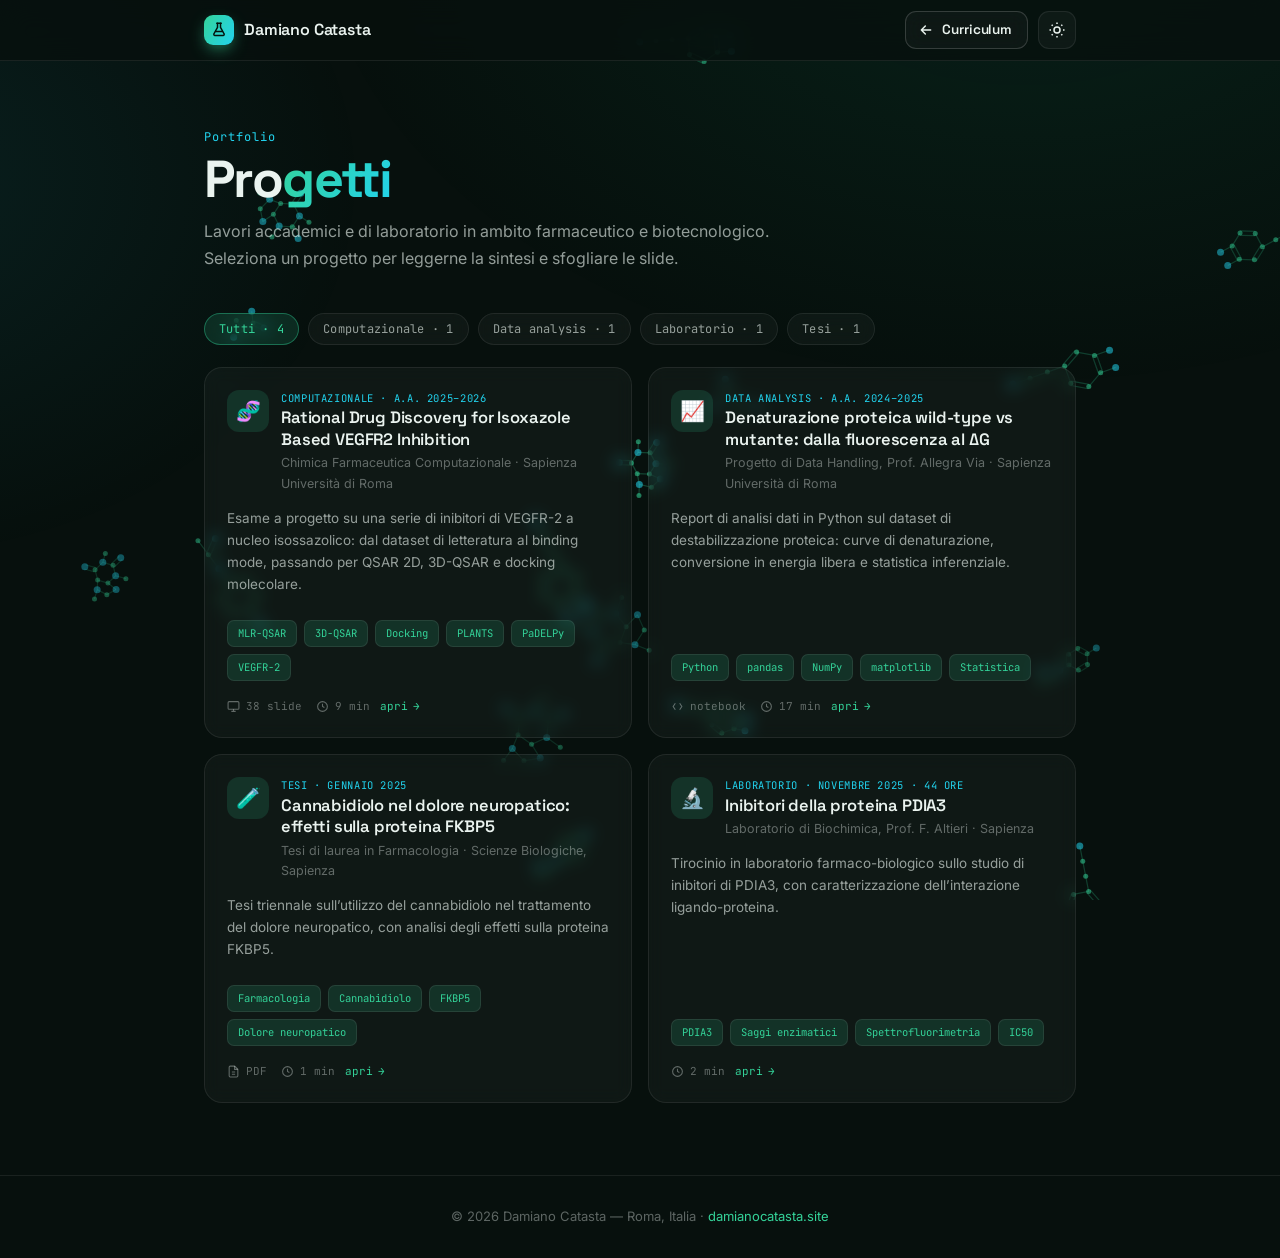
==== site/projects.html @ 0302c220 "Added project section" ====
<!DOCTYPE html>
<html lang="it" data-theme="dark">
<head>
<meta charset="UTF-8">
<meta name="viewport" content="width=device-width, initial-scale=1.0">
<title>Progetti - Damiano Catasta</title>
<meta name="description" content="Progetti di Damiano Catasta in ambito farmaceutico e biotecnologico: chimica farmaceutica computazionale, QSAR e docking molecolare, esperienze di laboratorio e tesi di laurea.">
<link rel="preconnect" href="https://fonts.googleapis.com">
<link rel="preconnect" href="https://fonts.gstatic.com" crossorigin>
<link href="https://fonts.googleapis.com/css2?family=Space+Grotesk:wght@400;500;600;700&family=Inter:wght@300;400;500;600&family=JetBrains+Mono:wght@400;500&display=swap" rel="stylesheet">
<link rel="stylesheet" href="assets/site.css?v=20260822">
</head>
<body>
<canvas id="bg-canvas"></canvas>

<nav>
  <div class="nav-in">
    <a href="index.html" class="brand"><span class="logo" aria-hidden="true"><svg viewBox="0 0 24 24" fill="none" stroke="#04130d" stroke-width="2" stroke-linecap="round" stroke-linejoin="round"><path d="M9 3h6"/><path d="M10 3v5.5L5.3 17a1.5 1.5 0 0 0 1.3 2.3h10.8a1.5 1.5 0 0 0 1.3-2.3L14 8.5V3"/><path d="M7.5 14h9"/></svg></span> Damiano Catasta</a>
    <div style="display:flex; gap:10px; align-items:center;">
      <a class="nav-back" href="index.html">
        <svg width="16" height="16" viewBox="0 0 24 24" fill="none" stroke="currentColor" stroke-width="2.2" stroke-linecap="round" stroke-linejoin="round" aria-hidden="true"><path d="M19 12H5M11 18l-6-6 6-6"/></svg>
        Curriculum
      </a>
      <button class="theme-btn" id="themeBtn" aria-label="Cambia tema"></button>
    </div>
  </div>
</nav>

<div class="wrap" id="top">

  <header class="page-head reveal">
    <div class="sec-num">Portfolio</div>
    <h1>Pro<span class="grad">getti</span></h1>
    <p>
      Lavori accademici e di laboratorio in ambito farmaceutico e biotecnologico.
      Seleziona un progetto per leggerne la sintesi e sfogliare le slide.
    </p>
  </header>

  <section id="listView">
    <div class="filters" id="projFilters"></div>
    <div class="proj-grid" id="projGrid"></div>
  </section>

  <section class="detail" id="projDetail"></section>
</div>

<footer>
  © 2026 Damiano Catasta — Roma, Italia · <a href="https://damianocatasta.site" target="_blank" rel="noopener">damianocatasta.site</a>
</footer>

<script src="assets/site.js?v=20260822" defer></script>
<script src="assets/bg.js?v=20260822" defer></script>
<script src="assets/notebook.js?v=20260822" defer></script>
<script src="assets/projects.js?v=20260822" defer></script>
</body>
</html>
---- site/assets/site.css ----
/* Tema e componenti condivisi tra index.html e projects.html.
   Modificando qui si aggiornano entrambe le pagine. */
  *, *::before, *::after { box-sizing: border-box; margin: 0; padding: 0; }

  :root {
    --bg: #07100d;
    --bg-grad: radial-gradient(1200px 800px at 80% -10%, rgba(16,185,129,0.10), transparent 60%),
               radial-gradient(900px 700px at -10% 20%, rgba(34,211,238,0.08), transparent 55%);
    --surface: rgba(255,255,255,0.035);
    --surface-solid: #0f1a16;
    --border: rgba(255,255,255,0.08);
    --border-strong: rgba(255,255,255,0.16);
    --text: #eaf3ef;
    --muted: rgba(234,243,239,0.62);
    --faint: rgba(234,243,239,0.38);
    --primary: #34d399;
    --secondary: #22d3ee;
    --primary-soft: rgba(52,211,153,0.14);
    --secondary-soft: rgba(34,211,238,0.12);
    --shadow: 0 24px 60px -20px rgba(0,0,0,0.6);
    --grad: linear-gradient(120deg, #34d399, #22d3ee);
    --k-kw: #c084fc;
    --k-bi: #22d3ee;
    --k-str: #34d399;
    --k-num: #fbbf24;
    --k-magic: #fb923c;
    --code-bg: #0b1512;
  }

  [data-theme="light"] {
    --bg: #f3f8f6;
    --bg-grad: radial-gradient(1200px 800px at 85% -10%, rgba(16,185,129,0.14), transparent 60%),
               radial-gradient(900px 700px at -10% 15%, rgba(6,182,212,0.12), transparent 55%);
    --surface: rgba(255,255,255,0.7);
    --surface-solid: #ffffff;
    --border: rgba(6,40,30,0.10);
    --border-strong: rgba(6,40,30,0.18);
    --text: #0c1f19;
    --muted: rgba(12,31,25,0.66);
    --faint: rgba(12,31,25,0.42);
    --primary: #059669;
    --secondary: #0891b2;
    --primary-soft: rgba(5,150,105,0.10);
    --secondary-soft: rgba(8,145,178,0.10);
    --shadow: 0 24px 50px -24px rgba(6,40,30,0.25);
    --grad: linear-gradient(120deg, #059669, #0891b2);
    --k-kw: #7c3aed;
    --k-bi: #0e7490;
    --k-str: #047857;
    --k-num: #b45309;
    --k-magic: #c2410c;
    --code-bg: #f6faf8;
  }

  html { scroll-behavior: smooth; -webkit-text-size-adjust: 100%; }

  body {
    background: var(--bg);
    color: var(--text);
    font-family: 'Inter', sans-serif;
    font-weight: 400;
    line-height: 1.65;
    overflow-x: hidden;
    min-height: 100vh;
    transition: background 0.4s ease, color 0.4s ease;
  }

  body::before {
    content: '';
    position: fixed;
    inset: 0;
    background: var(--bg-grad);
    z-index: 0;
    pointer-events: none;
  }

  #bg-canvas {
    position: fixed;
    inset: 0;
    width: 100%; height: 100%;
    z-index: 0;
    pointer-events: none;
  }

  .wrap {
    position: relative;
    z-index: 2;
    max-width: 920px;
    margin: 0 auto;
    padding: 0 24px;
  }

  ::selection { background: var(--primary-soft); }

  a { color: inherit; }

  /* ── NAV ── */
  nav {
    position: fixed;
    top: 0; left: 0; right: 0;
    z-index: 100;
    background: color-mix(in srgb, var(--bg) 78%, transparent);
    backdrop-filter: blur(14px);
    -webkit-backdrop-filter: blur(14px);
    border-bottom: 1px solid var(--border);
  }
  .nav-in {
    max-width: 920px; margin: 0 auto;
    height: 60px; padding: 0 24px;
    display: flex; align-items: center; justify-content: space-between;
  }
  .brand {
    display: flex; align-items: center; gap: 10px;
    font-family: 'Space Grotesk', sans-serif;
    font-weight: 600; font-size: 16px; letter-spacing: -0.01em;
    text-decoration: none; color: var(--text);
  }
  .brand .logo {
    width: 30px; height: 30px; border-radius: 9px;
    background: var(--grad);
    display: grid; place-items: center;
    color: #04130d; font-weight: 700; font-size: 14px;
    box-shadow: 0 6px 18px -6px var(--primary);
  }
  .brand .logo svg { width: 18px; height: 18px; }
  .nav-links { display: flex; align-items: center; gap: 26px; list-style: none; }
  .nav-links a {
    font-size: 13px; font-weight: 500; color: var(--muted);
    text-decoration: none; letter-spacing: 0.01em; transition: color 0.2s;
  }
  .nav-links a:hover { color: var(--text); }

  /* pulsante di ritorno (barra della pagina progetti) */
  .nav-back {
    display: inline-flex; align-items: center; gap: 8px;
    height: 38px; padding: 0 15px 0 12px; border-radius: 11px;
    font-family: 'Space Grotesk', sans-serif; font-size: 13.5px; font-weight: 600;
    letter-spacing: -0.01em; text-decoration: none; color: var(--text);
    background: var(--surface); border: 1px solid var(--border-strong);
    backdrop-filter: blur(9px); -webkit-backdrop-filter: blur(9px);
    transition: color 0.2s, background 0.2s, border-color 0.2s, transform 0.2s;
  }
  .nav-back:hover {
    color: var(--primary); background: var(--primary-soft);
    border-color: color-mix(in srgb, var(--primary) 45%, transparent);
    transform: translateY(-1px);
  }
  .nav-back svg { width: 16px; height: 16px; transition: transform 0.2s; }
  .nav-back:hover svg { transform: translateX(-3px); }

  .theme-btn {
    width: 38px; height: 38px; border-radius: 11px;
    border: 1px solid var(--border); background: var(--surface);
    color: var(--text); cursor: pointer; display: grid; place-items: center;
    transition: border-color 0.2s, transform 0.2s;
  }
  .theme-btn:hover { border-color: var(--border-strong); transform: translateY(-1px); }
  .theme-btn svg { width: 18px; height: 18px; }
  .nav-toggle { display: none; }

  /* ── HERO ── */
  .hero { padding: 132px 0 72px; }
  .hero-grid {
    display: grid; grid-template-columns: 1fr auto; gap: 40px; align-items: center;
  }
  .eyebrow {
    display: inline-flex; align-items: center; gap: 8px;
    font-family: 'JetBrains Mono', monospace; font-size: 12px;
    color: var(--primary); letter-spacing: 0.04em;
    padding: 6px 12px; border-radius: 100px;
    background: var(--primary-soft); border: 1px solid var(--border);
    margin-bottom: 22px;
    backdrop-filter: blur(9px); -webkit-backdrop-filter: blur(9px);
  }
  .eyebrow .pulse {
    width: 7px; height: 7px; border-radius: 50%; background: var(--primary);
    box-shadow: 0 0 0 0 var(--primary); animation: pulse 2.2s infinite;
  }
  @keyframes pulse {
    0% { box-shadow: 0 0 0 0 color-mix(in srgb, var(--primary) 60%, transparent); }
    70% { box-shadow: 0 0 0 9px transparent; }
    100% { box-shadow: 0 0 0 0 transparent; }
  }
  .hero h1 {
    font-family: 'Space Grotesk', sans-serif;
    font-size: clamp(38px, 7vw, 64px); font-weight: 700;
    line-height: 1.04; letter-spacing: -0.03em; margin-bottom: 14px;
  }
  .hero h1 .grad {
    background: var(--grad); -webkit-background-clip: text; background-clip: text;
    -webkit-text-fill-color: transparent;
  }
  .hero .role {
    font-size: clamp(17px, 2.4vw, 21px); color: var(--text); font-weight: 500;
    margin-bottom: 18px;
  }
  .hero .loc {
    display: inline-flex; align-items: center; gap: 7px;
    font-size: 14px; color: var(--faint); margin-bottom: 28px;
  }
  .cta-row { display: flex; flex-wrap: wrap; gap: 12px; margin-bottom: 26px; }
  .btn {
    display: inline-flex; align-items: center; gap: 9px;
    padding: 12px 20px; border-radius: 12px; font-size: 14px; font-weight: 600;
    text-decoration: none; cursor: pointer; transition: transform 0.18s, box-shadow 0.2s, border-color 0.2s;
    border: 1px solid transparent;
  }
  .btn svg { width: 17px; height: 17px; }
  .btn-primary { background: var(--grad); color: #04130d; box-shadow: 0 12px 28px -12px var(--primary); }
  .btn-primary:hover { transform: translateY(-2px); box-shadow: 0 16px 34px -12px var(--primary); }
  .btn-ghost { background: var(--surface); color: var(--text); border-color: var(--border); backdrop-filter: blur(9px); -webkit-backdrop-filter: blur(9px); }
  .btn-ghost:hover { transform: translateY(-2px); border-color: var(--border-strong); }

  .chips { display: flex; flex-wrap: wrap; gap: 9px; }
  .chip {
    font-size: 12.5px; font-weight: 500; color: var(--muted);
    padding: 6px 13px; border-radius: 100px;
    border: 1px solid var(--border); background: var(--surface);
    display: inline-flex; align-items: center; gap: 6px;
    backdrop-filter: blur(9px); -webkit-backdrop-filter: blur(9px);
  }

  /* Avatar + DNA polymerase ring */
  .avatar-wrap { position: relative; width: 200px; height: 200px; flex-shrink: 0; }
  @keyframes spin { to { transform: rotate(360deg); } }
  .avatar-wrap img {
    position: absolute; inset: 16px; width: calc(100% - 32px); height: calc(100% - 32px);
    border-radius: 50%; object-fit: cover; object-position: center; z-index: 1;
    box-shadow: 0 0 0 4px var(--bg);
  }
  .avatar-wrap .dna { position: absolute; inset: 0; z-index: 2; pointer-events: none; }
  .avatar-wrap .dna svg { width: 100%; height: 100%; overflow: visible; display: block; }
  .dna .s1 { stroke: var(--primary); stroke-width: 2.2; }
  .dna .s2 { stroke: var(--secondary); stroke-width: 2.2; }
  .dna .rg { stroke: var(--primary); stroke-width: 1.3; opacity: 0.32; }
  .dna .bc { stroke: var(--border); stroke-width: 1; }
  .dna .enz {
    fill: color-mix(in srgb, var(--primary) 78%, var(--bg)); stroke: var(--secondary); stroke-width: 1.4;
    filter: drop-shadow(0 0 5px color-mix(in srgb, var(--primary) 60%, transparent));
  }
  .dna .enzCore { fill: var(--bg); }
  .dna .nascent { stroke: var(--secondary); stroke-width: 2; stroke-dasharray: 4 6; }

  /* ── SECTIONS ── */
  section { padding: 32px 0; scroll-margin-top: 70px; }
  .sec-head { margin-bottom: 38px; }
  .sec-num {
    font-family: 'JetBrains Mono', monospace; font-size: 12px;
    color: var(--secondary); letter-spacing: 0.08em;
  }
  .sec-title {
    font-family: 'Space Grotesk', sans-serif;
    font-size: clamp(28px, 4.5vw, 40px); font-weight: 600;
    letter-spacing: -0.02em; line-height: 1.1; margin-top: 4px;
  }

  .about-card {
    background: var(--surface); border: 1px solid var(--border);
    border-radius: 20px; padding: 30px 32px; backdrop-filter: blur(8px);
    box-shadow: var(--shadow); font-size: 17px; line-height: 1.8; color: var(--muted);
  }
  .about-card strong { color: var(--text); font-weight: 600; }
  .about-card .hl { color: var(--primary); font-weight: 600; }

  /* Timeline */
  .timeline { position: relative; padding-left: 30px; }
  .timeline::before {
    content: ''; position: absolute; left: 7px; top: 6px; bottom: 6px; width: 2px;
    background: linear-gradient(var(--primary), var(--secondary), transparent);
  }
  .tl {
    position: relative; padding: 0 0 28px 24px; cursor: pointer;
  }
  .tl:last-child { padding-bottom: 0; }
  .tl::before {
    content: ''; position: absolute; left: -30px; top: 5px;
    width: 16px; height: 16px; border-radius: 50%;
    background: var(--bg); border: 3px solid var(--primary);
    transition: box-shadow 0.3s, background 0.3s;
  }
  .tl:hover::before, .tl.open::before { background: var(--primary); box-shadow: 0 0 0 5px var(--primary-soft); }
  .tl-card {
    background: var(--surface); border: 1px solid var(--border);
    border-radius: 16px; padding: 18px 20px; transition: border-color 0.25s, transform 0.2s;
    backdrop-filter: blur(9px); -webkit-backdrop-filter: blur(9px);
  }
  .tl:hover .tl-card { border-color: var(--border-strong); transform: translateX(3px); }
  .tl-top { display: flex; justify-content: space-between; align-items: flex-start; gap: 14px; }
  .tl-role { font-family: 'Space Grotesk', sans-serif; font-weight: 600; font-size: 16px; }
  .tl-org { font-size: 13.5px; color: var(--muted); margin-top: 2px; }
  .tl-period {
    font-family: 'JetBrains Mono', monospace; font-size: 11px; color: var(--secondary);
    white-space: nowrap; padding-top: 3px; flex-shrink: 0;
  }
  .tl-body { max-height: 0; overflow: hidden; opacity: 0; transition: max-height 0.4s ease, opacity 0.3s, margin 0.3s; }
  .tl.open .tl-body { max-height: 460px; opacity: 1; margin-top: 12px; }
  .tl-desc { font-size: 14px; line-height: 1.7; color: var(--muted); }
  .tags { display: flex; flex-wrap: wrap; gap: 7px; margin-top: 12px; }
  .tag {
    font-family: 'JetBrains Mono', monospace; font-size: 10.5px;
    padding: 4px 10px; border-radius: 7px; background: var(--primary-soft);
    color: var(--primary); border: 1px solid var(--border);
  }
  .tag.cy { background: var(--secondary-soft); color: var(--secondary); }
  .tl-expand {
    font-family: 'JetBrains Mono', monospace; font-size: 11px; color: var(--faint);
    margin-top: 10px; display: inline-flex; align-items: center; gap: 5px;
  }
  .tl-expand .ar { transition: transform 0.3s; }
  .tl.open .tl-expand .ar { transform: rotate(90deg); }

  /* Skills */
  .grid { display: grid; grid-template-columns: repeat(auto-fit, minmax(250px, 1fr)); gap: 16px; }
  .skill {
    background: var(--surface); border: 1px solid var(--border); border-radius: 16px;
    padding: 20px; transition: border-color 0.25s, transform 0.2s; backdrop-filter: blur(8px);
  }
  .skill:hover { border-color: var(--border-strong); transform: translateY(-3px); }
  .skill-top { display: flex; align-items: center; gap: 11px; margin-bottom: 6px; }
  .skill-ic {
    width: 38px; height: 38px; border-radius: 11px; flex-shrink: 0;
    background: var(--primary-soft); display: grid; place-items: center; font-size: 18px;
  }
  .skill-name { font-family: 'Space Grotesk', sans-serif; font-weight: 600; font-size: 15px; }
  .skill-sub { font-size: 12.5px; color: var(--muted); min-height: 34px; }
  .subhead {
    font-family: 'Space Grotesk', sans-serif; font-weight: 600; font-size: 18px;
    margin: 36px 0 16px; display: flex; align-items: center; gap: 10px;
  }
  .subhead::before { content: ''; width: 18px; height: 2px; background: var(--grad); }

  /* Subhead comprimibile (accordion) */
  .subhead.acc { cursor: pointer; user-select: none; margin: 30px 0 14px; transition: color 0.2s; }
  .subhead.acc.collapsed { margin-bottom: 0; }
  .subhead.acc:hover { color: var(--primary); }
  .subhead.acc:hover .acc-ic { transform: scale(1.12); }
  .subhead.acc::before { display: none; }
  .acc-ic {
    position: relative; width: 18px; height: 2px; flex-shrink: 0;
    border-radius: 2px; background: var(--grad);
    transition: transform 0.3s cubic-bezier(0.34, 1.45, 0.5, 1);
  }
  .acc-ic::after {
    content: ''; position: absolute; left: 8px; top: -8px;
    width: 2px; height: 18px; border-radius: 2px; background: var(--grad);
    opacity: 0; transform: rotate(90deg) scaleY(0.4);
    transition: opacity 0.28s ease, transform 0.4s cubic-bezier(0.34, 1.45, 0.5, 1);
  }
  .subhead.acc.collapsed .acc-ic::after,
  .subhead.acc.closing .acc-ic::after { opacity: 1; transform: rotate(0deg) scaleY(1); }
  .subhead.acc:focus-visible { outline: none; color: var(--primary); }
  .subhead.acc.collapsed + .acc-panel { display: none; }

  /* apertura: le card entrano una dopo l'altra */
  .acc-panel > * { animation: accItem 0.45s cubic-bezier(0.2, 1.25, 0.4, 1) backwards; }
  .acc-panel > *:nth-child(2) { animation-delay: 0.055s; }
  .acc-panel > *:nth-child(3) { animation-delay: 0.11s; }
  .acc-panel > *:nth-child(4) { animation-delay: 0.165s; }
  .acc-panel > *:nth-child(5) { animation-delay: 0.22s; }
  .acc-panel > *:nth-child(n+6) { animation-delay: 0.275s; }
  @keyframes accItem {
    from { opacity: 0; transform: translateY(18px) scale(0.94); }
    60%  { opacity: 1; }
    to   { opacity: 1; transform: none; }
  }

  /* chiusura: le card escono in sequenza, dall'ultima alla prima */
  .acc-panel.closing > * { animation: accItemOut 0.28s cubic-bezier(0.45, 0, 0.7, 0.25) forwards; }
  .acc-panel.closing > *:nth-last-child(1) { animation-delay: 0s; }
  .acc-panel.closing > *:nth-last-child(2) { animation-delay: 0.04s; }
  .acc-panel.closing > *:nth-last-child(3) { animation-delay: 0.08s; }
  .acc-panel.closing > *:nth-last-child(4) { animation-delay: 0.12s; }
  .acc-panel.closing > *:nth-last-child(5) { animation-delay: 0.16s; }
  .acc-panel.closing > *:nth-last-child(n+6) { animation-delay: 0.2s; }
  @keyframes accItemOut {
    from { opacity: 1; transform: none; }
    to   { opacity: 0; transform: translateY(-10px) scale(0.96); }
  }

  .lang-row { display: flex; flex-wrap: wrap; gap: 14px; }
  .lang {
    flex: 1; min-width: 220px; background: var(--surface); border: 1px solid var(--border);
    border-radius: 16px; padding: 18px 20px; display: flex; align-items: center; gap: 14px;
    backdrop-filter: blur(9px); -webkit-backdrop-filter: blur(9px);
  }
  .lang .flag {
    width: 42px; height: 42px; border-radius: 12px; flex-shrink: 0;
    background: var(--primary-soft); color: var(--primary);
    display: grid; place-items: center;
    font-family: 'JetBrains Mono', monospace; font-size: 14px; font-weight: 500;
    letter-spacing: 0.03em;
  }
  .lang .l-name { font-family: 'Space Grotesk', sans-serif; font-weight: 600; font-size: 16px; }
  .lang .l-lvl { font-size: 13px; color: var(--muted); }
  .lang .bars { margin-left: auto; display: flex; gap: 4px; }
  .lang .bars i { width: 6px; height: 22px; border-radius: 3px; background: var(--border-strong); }
  .lang .bars i.on { background: var(--grad); }

  .soft { display: flex; flex-wrap: wrap; gap: 9px; margin-top: 4px; }
  .soft span {
    font-size: 13px; padding: 8px 15px; border-radius: 100px;
    background: var(--surface); border: 1px solid var(--border); color: var(--muted);
    backdrop-filter: blur(9px); -webkit-backdrop-filter: blur(9px);
  }

  /* Contact */
  .contact-grid { display: grid; grid-template-columns: repeat(auto-fit, minmax(230px, 1fr)); gap: 14px; }
  .contact-grid.cols3 { grid-template-columns: repeat(3, 1fr); }
  .contact-grid.cols2 { grid-template-columns: repeat(2, 1fr); max-width: 620px; margin: 0 auto; }
  .ccard {
    display: flex; align-items: center; gap: 14px; text-decoration: none; color: var(--text);
    background: var(--surface); border: 1px solid var(--border); border-radius: 16px;
    padding: 18px 20px; transition: border-color 0.25s, transform 0.2s; backdrop-filter: blur(8px);
  }
  .ccard:hover { border-color: var(--border-strong); transform: translateY(-3px); }
  .ccard .ic {
    width: 44px; height: 44px; border-radius: 12px; flex-shrink: 0;
    background: var(--primary-soft); display: grid; place-items: center; color: var(--primary);
  }
  .ccard.cy .ic { background: var(--secondary-soft); color: var(--secondary); }
  .ccard .ic svg { width: 21px; height: 21px; }
  .ccard .c-label { font-family: 'Space Grotesk', sans-serif; font-weight: 600; font-size: 15px; }
  .ccard .c-sub { font-size: 12.5px; color: var(--muted); }
  .ccard .ar { margin-left: auto; color: var(--faint); transition: transform 0.2s; }
  .ccard:hover .ar { transform: translate(3px,-3px); color: var(--primary); }

  /* Footer */
  footer {
    position: relative; z-index: 2; border-top: 1px solid var(--border);
    margin-top: 40px; padding: 30px 0;
    text-align: center; font-size: 13px; color: var(--faint);
  }
  footer a { color: var(--primary); text-decoration: none; }

  /* Reveal animation */
  .reveal { opacity: 0; transform: translateY(22px); transition: opacity 0.7s ease, transform 0.7s ease; }
  .reveal.in { opacity: 1; transform: none; }

  /* Responsive */
  /* larghezze intermedie: la nav con 6 voci starebbe stretta e il brand andrebbe a capo */
  @media (max-width: 880px) {
    .nav-in { gap: 12px; }
    .brand { white-space: nowrap; font-size: 15px; }
    .nav-links { gap: 16px; }
    .nav-links a { font-size: 12px; }
  }

  @media (max-width: 720px) {
    .hero { padding: 110px 0 50px; }
    .hero-grid { grid-template-columns: 1fr; gap: 28px; }
    .avatar-wrap { width: 140px; height: 140px; order: -1; }
    .nav-links { display: none; }
    .nav-links.open {
      display: flex; flex-direction: column; position: absolute; top: 60px; left: 0; right: 0;
      background: var(--surface-solid); border-bottom: 1px solid var(--border);
      padding: 18px 24px; gap: 18px;
    }
    .nav-toggle {
      display: grid; place-items: center; width: 38px; height: 38px; border-radius: 11px;
      border: 1px solid var(--border); background: var(--surface); color: var(--text); cursor: pointer;
    }
    .about-card { padding: 24px; font-size: 16px; }
    .contact-grid.cols3, .contact-grid.cols2 { grid-template-columns: 1fr; }
    .tl-top { flex-direction: column; gap: 4px; }
    .tl-period { padding-top: 0; }
    .tl-role { font-size: 15px; }
  }

  @media (prefers-reduced-motion: reduce) {
    *, *::before, *::after { animation: none !important; scroll-behavior: auto; }
    .reveal { opacity: 1; transform: none; }
    /* niente movimento, ma apertura e chiusura restano percepibili in dissolvenza */
    .acc-panel > * { animation: accFade 0.3s ease backwards !important; }
    .acc-panel.closing > * { animation: accFadeOut 0.22s ease forwards !important; }
    @keyframes accFade { from { opacity: 0; } to { opacity: 1; } }
    @keyframes accFadeOut { from { opacity: 1; } to { opacity: 0; } }
  }


/* ══════════════════ PAGINA PROGETTI ══════════════════ */

.page-head { padding: 128px 0 8px; }
.page-head .sec-num { margin-bottom: 4px; }
.page-head h1 {
  font-family: 'Space Grotesk', sans-serif;
  font-size: clamp(32px, 6vw, 52px); font-weight: 700;
  letter-spacing: -0.03em; line-height: 1.05;
}
.page-head h1 .grad {
  background: var(--grad); -webkit-background-clip: text; background-clip: text;
  -webkit-text-fill-color: transparent;
}
.page-head p {
  font-size: 16px; color: var(--muted); max-width: 620px; margin-top: 12px;
}

/* filtri */
.filters { display: flex; flex-wrap: wrap; gap: 9px; margin: 26px 0 4px; }
.filter {
  font-family: 'JetBrains Mono', monospace; font-size: 12px; letter-spacing: 0.02em;
  color: var(--muted); padding: 7px 14px; border-radius: 100px; cursor: pointer;
  border: 1px solid var(--border); background: var(--surface);
  backdrop-filter: blur(9px); -webkit-backdrop-filter: blur(9px);
  transition: color 0.2s, border-color 0.2s, background 0.2s, transform 0.18s;
}
.filter:hover { color: var(--text); border-color: var(--border-strong); transform: translateY(-1px); }
.filter.on {
  color: var(--primary); background: var(--primary-soft);
  border-color: color-mix(in srgb, var(--primary) 40%, transparent);
}

/* griglia progetti */
.proj-grid {
  display: grid; grid-template-columns: repeat(auto-fit, minmax(290px, 1fr));
  gap: 16px; margin-top: 22px;
}
.proj-card {
  position: relative; display: flex; flex-direction: column; gap: 12px;
  text-align: left; cursor: pointer; width: 100%;
  background: var(--surface); border: 1px solid var(--border); border-radius: 18px;
  padding: 22px; color: var(--text); font: inherit;
  backdrop-filter: blur(8px); -webkit-backdrop-filter: blur(8px);
  transition: border-color 0.25s, transform 0.2s, box-shadow 0.25s;
}
.proj-card:hover, .proj-card:focus-visible {
  border-color: var(--border-strong); transform: translateY(-4px);
  box-shadow: var(--shadow); outline: none;
}
.proj-top { display: flex; align-items: flex-start; gap: 12px; }
.proj-ic {
  width: 42px; height: 42px; border-radius: 12px; flex-shrink: 0;
  background: var(--primary-soft); display: grid; place-items: center; font-size: 20px;
}
.proj-kind {
  font-family: 'JetBrains Mono', monospace; font-size: 10.5px; letter-spacing: 0.06em;
  text-transform: uppercase; color: var(--secondary);
}
.proj-title {
  font-family: 'Space Grotesk', sans-serif; font-weight: 600; font-size: 16.5px;
  line-height: 1.3; letter-spacing: -0.01em;
}
.proj-org { font-size: 12.5px; color: var(--faint); margin-top: 3px; }
.proj-sum { font-size: 13.5px; line-height: 1.65; color: var(--muted); flex: 1; }
.proj-foot {
  display: flex; align-items: center; justify-content: space-between; gap: 10px;
  padding-top: 4px;
}
.proj-info { display: inline-flex; align-items: center; gap: 14px; flex-wrap: wrap; }
.proj-count {
  font-family: 'JetBrains Mono', monospace; font-size: 11px; color: var(--faint);
  display: inline-flex; align-items: center; gap: 6px;
}
.proj-count svg { width: 13px; height: 13px; }
.proj-open {
  font-family: 'JetBrains Mono', monospace; font-size: 11px; color: var(--primary);
  display: inline-flex; align-items: center; gap: 5px;
}
.proj-open .ar { transition: transform 0.2s; }
.proj-card:hover .proj-open .ar { transform: translateX(3px); }
.proj-empty {
  grid-column: 1 / -1; text-align: center; padding: 46px 20px;
  font-size: 14px; color: var(--faint);
  border: 1px dashed var(--border); border-radius: 18px;
}

/* ── dettaglio progetto ── */
.detail { display: none; }
.detail.on { display: block; animation: accItem 0.45s cubic-bezier(0.2, 1.25, 0.4, 1) backwards; }
.back {
  display: inline-flex; align-items: center; gap: 7px; cursor: pointer;
  font-family: 'JetBrains Mono', monospace; font-size: 12px; color: var(--muted);
  background: none; border: 0; padding: 0; margin-bottom: 20px;
  transition: color 0.2s;
}
.back:hover { color: var(--primary); }
.back .ar { transition: transform 0.2s; }
.back:hover .ar { transform: translateX(-3px); }

.detail h2 {
  font-family: 'Space Grotesk', sans-serif; font-weight: 600;
  font-size: clamp(22px, 3.6vw, 32px); line-height: 1.15; letter-spacing: -0.02em;
}
.detail-meta {
  display: flex; flex-wrap: wrap; gap: 8px 18px; margin-top: 12px;
  font-size: 13px; color: var(--muted);
}
.detail-meta span { display: inline-flex; align-items: center; gap: 7px; }
.detail-meta svg { width: 14px; height: 14px; color: var(--faint); }
.detail-body {
  background: var(--surface); border: 1px solid var(--border); border-radius: 18px;
  padding: 24px 26px; margin-top: 20px; backdrop-filter: blur(8px);
  font-size: 15px; line-height: 1.8; color: var(--muted);
}
.detail-body strong { color: var(--text); font-weight: 600; }
.detail-body .hl { color: var(--text); font-weight: 600; }
.key-list { list-style: none; margin-top: 16px; display: grid; gap: 9px; }
.key-list li {
  position: relative; padding-left: 20px; font-size: 14px; line-height: 1.65;
}
.key-list li::before {
  content: ''; position: absolute; left: 0; top: 9px;
  width: 7px; height: 7px; border-radius: 50%; background: var(--grad);
}
.doc-row { display: flex; flex-wrap: wrap; gap: 12px; margin-top: 22px; }
.detail-note {
  margin-top: 20px; padding-top: 14px; border-top: 1px solid var(--border);
  font-size: 13px; line-height: 1.7; color: var(--faint);
}
.detail-note em { font-style: italic; }


/* ── viewer slide ── */
.viewer { margin-top: 26px; }
.stage {
  position: relative; border-radius: 18px; overflow: hidden;
  border: 1px solid var(--border); background: var(--surface-solid);
  aspect-ratio: 1500 / 844; box-shadow: var(--shadow);
}
.stage img {
  position: absolute; inset: 0; width: 100%; height: 100%;
  object-fit: contain; background: #fff;
}
.stage:fullscreen { border-radius: 0; border: 0; aspect-ratio: auto; background: #000; }
.stage:fullscreen img { background: #000; }

.vnav {
  position: absolute; top: 50%; transform: translateY(-50%);
  width: 42px; height: 42px; border-radius: 50%; cursor: pointer;
  display: grid; place-items: center;
  border: 1px solid var(--border-strong); color: var(--text);
  background: color-mix(in srgb, var(--surface-solid) 78%, transparent);
  backdrop-filter: blur(10px); -webkit-backdrop-filter: blur(10px);
  transition: background 0.2s, transform 0.2s, opacity 0.2s;
}
.vnav:hover { background: var(--surface-solid); transform: translateY(-50%) scale(1.07); }
.vnav:disabled { opacity: 0.3; cursor: default; transform: translateY(-50%); }
.vnav svg { width: 19px; height: 19px; }
.vnav.prev { left: 12px; }
.vnav.next { right: 12px; }

.vbar {
  display: flex; align-items: center; gap: 14px; margin-top: 14px;
  flex-wrap: wrap;
}
.vcount {
  font-family: 'JetBrains Mono', monospace; font-size: 12px; color: var(--muted);
  min-width: 62px;
}
.vcount b { color: var(--primary); font-weight: 500; }
.vprog {
  flex: 1; min-width: 120px; height: 3px; border-radius: 3px;
  background: var(--border-strong); overflow: hidden;
}
.vprog i { display: block; height: 100%; background: var(--grad); transition: width 0.3s ease; }
.vbtn {
  display: inline-flex; align-items: center; gap: 7px; cursor: pointer;
  font-family: 'JetBrains Mono', monospace; font-size: 11.5px; color: var(--muted);
  background: var(--surface); border: 1px solid var(--border); border-radius: 10px;
  padding: 7px 12px; transition: color 0.2s, border-color 0.2s, transform 0.18s;
}
.vbtn:hover { color: var(--text); border-color: var(--border-strong); transform: translateY(-1px); }
.vbtn svg { width: 14px; height: 14px; }

.thumbs {
  display: flex; gap: 9px; overflow-x: auto; padding: 16px 2px 6px;
  scrollbar-width: thin;
}
.thumbs::-webkit-scrollbar { height: 6px; }
.thumbs::-webkit-scrollbar-thumb { background: var(--border-strong); border-radius: 6px; }
.thumb {
  flex: 0 0 auto; width: 104px; aspect-ratio: 1500 / 844; padding: 0; cursor: pointer;
  border-radius: 8px; overflow: hidden; background: #fff;
  border: 1px solid var(--border); opacity: 0.55;
  transition: opacity 0.2s, border-color 0.2s, transform 0.2s;
}
.thumb img { width: 100%; height: 100%; object-fit: contain; display: block; }
.thumb:hover { opacity: 0.9; transform: translateY(-2px); }
.thumb.on {
  opacity: 1; border-color: var(--primary);
  box-shadow: 0 0 0 2px var(--primary-soft);
}

@media (max-width: 720px) {
  .page-head { padding: 104px 0 4px; }
  .detail-body { padding: 20px; font-size: 14.5px; }
  .vnav { width: 36px; height: 36px; }
  .vnav.prev { left: 8px; }
  .vnav.next { right: 8px; }
  .thumb { width: 82px; }
}

/* le card entrano in sequenza come i pannelli delle skill */
#listView { padding-top: 8px; }
.proj-grid > * { animation: accItem 0.5s cubic-bezier(0.2, 1.25, 0.4, 1) backwards; }
.proj-grid > *:nth-child(2) { animation-delay: 0.07s; }
.proj-grid > *:nth-child(3) { animation-delay: 0.14s; }
.proj-grid > *:nth-child(4) { animation-delay: 0.21s; }
.proj-grid > *:nth-child(n+5) { animation-delay: 0.28s; }


/* ══════════════════ NOTEBOOK RENDERIZZATO ══════════════════ */

.nb-wrap { margin-top: 26px; }
.nb-toolbar {
  display: flex; flex-wrap: wrap; align-items: center; gap: 10px; margin-bottom: 16px;
}
.nb-kernel {
  font-family: 'JetBrains Mono', monospace; font-size: 11px; color: var(--faint);
  margin-right: auto;
}
.nb-body {
  background: var(--surface); border: 1px solid var(--border); border-radius: 18px;
  padding: 28px 30px; backdrop-filter: blur(8px);
  font-size: 15px; line-height: 1.75; color: var(--muted);
}
.nb-loading { color: var(--faint); font-family: 'JetBrains Mono', monospace; font-size: 12.5px; }

/* markdown */
.nb-md + .nb-md { margin-top: -4px; }
.nb-md h2, .nb-md h3, .nb-md h4, .nb-md h5, .nb-md h6 {
  font-family: 'Space Grotesk', sans-serif; color: var(--text);
  letter-spacing: -0.01em; line-height: 1.25;
}
.nb-md h2 {
  font-size: 24px; font-weight: 600; margin: 34px 0 14px;
  padding-bottom: 10px; border-bottom: 1px solid var(--border);
}
.nb-md h3 { font-size: 18.5px; font-weight: 600; margin: 26px 0 10px; }
.nb-md h4 { font-size: 16px; font-weight: 600; margin: 22px 0 8px; color: var(--primary); }
.nb-md h5, .nb-md h6 { font-size: 14.5px; font-weight: 600; margin: 18px 0 6px; }
.nb-body > .nb-md:first-child h2 { margin-top: 0; }
.nb-md p { margin: 10px 0; }
.nb-md strong { color: var(--text); font-weight: 600; }
.nb-md em { font-style: italic; }
.nb-md a { color: var(--primary); text-decoration: none; border-bottom: 1px solid var(--primary-soft); }
.nb-md hr { border: 0; border-top: 1px solid var(--border); margin: 24px 0; }
.nb-md code, .nb-out-html code {
  font-family: 'JetBrains Mono', monospace; font-size: 0.88em;
  background: var(--primary-soft); color: var(--primary);
  padding: 2px 6px; border-radius: 6px;
}
.nb-list { margin: 10px 0 10px 4px; display: grid; gap: 7px; list-style: none; }
.nb-list li { position: relative; padding-left: 22px; }
.nb-list li::before {
  content: ''; position: absolute; left: 2px; top: 10px;
  width: 6px; height: 6px; border-radius: 50%; background: var(--grad);
}
ol.nb-list { counter-reset: nb; }
ol.nb-list li::before {
  counter-increment: nb; content: counter(nb) '.';
  width: auto; height: auto; background: none; border-radius: 0;
  top: 0; left: 0; color: var(--primary);
  font-family: 'JetBrains Mono', monospace; font-size: 12px;
}

/* formule */
.nb-math {
  margin: 18px 0; padding: 14px 18px; text-align: center;
  font-size: 17px; color: var(--text);
  background: var(--primary-soft); border: 1px solid var(--border); border-radius: 12px;
  overflow-x: auto;
}
.m i, .nb-math i { font-family: 'Space Grotesk', serif; font-style: italic; }
.m-rel { margin: 0 0.28em; }
.m-op { font-style: normal; margin: 0 0.24em 0 0.1em; }
.m-txt { font-style: normal; }
.m-frac {
  display: inline-flex; flex-direction: column; vertical-align: middle;
  text-align: center; margin: 0 0.22em;
}
.m-num { border-bottom: 1px solid currentColor; padding: 0 0.35em 2px; }
.m-den { padding: 2px 0.35em 0; }
.m-sqrt::before { content: '\221A'; margin-right: 1px; }
.m-sqrt { border-top: 1px solid currentColor; padding: 0 0.15em; }
.m sub, .m sup, .nb-math sub, .nb-math sup { font-size: 0.7em; }

/* celle di codice */
.nb-cell { margin: 18px 0; }
.nb-in { display: flex; gap: 10px; align-items: flex-start; }
.nb-prompt {
  flex: 0 0 auto; width: 38px; padding-top: 13px; text-align: right;
  font-family: 'JetBrains Mono', monospace; font-size: 11px; color: var(--faint);
}
.nb-code {
  flex: 1; min-width: 0; overflow-x: auto;
  background: var(--code-bg); border: 1px solid var(--border); border-radius: 12px;
  padding: 13px 16px; margin: 0;
  font-family: 'JetBrains Mono', monospace; font-size: 12.5px; line-height: 1.7;
  color: var(--text); white-space: pre; tab-size: 4;
}
.k-com { color: var(--faint); font-style: italic; }
.k-str { color: var(--k-str); }
.k-kw { color: var(--k-kw); }
.k-bi { color: var(--k-bi); }
.k-num { color: var(--k-num); }
.k-magic { color: var(--k-magic); }

/* output */
.nb-out { margin: 8px 0 0 48px; }
.nb-out-txt {
  margin: 0; padding: 11px 14px; max-height: 300px; overflow: auto;
  background: color-mix(in srgb, var(--surface-solid) 60%, transparent);
  border-left: 2px solid var(--secondary); border-radius: 0 10px 10px 0;
  font-family: 'JetBrains Mono', monospace; font-size: 12px; line-height: 1.65;
  color: var(--muted); white-space: pre-wrap; word-break: break-word;
}
.nb-err { border-left-color: #f87171; color: #fca5a5; }
.nb-out-html { overflow-x: auto; padding: 4px 0; }
.nb-out-html table {
  border-collapse: collapse; font-size: 12px;
  font-family: 'JetBrains Mono', monospace;
}
.nb-out-html th, .nb-out-html td {
  padding: 6px 12px; border-bottom: 1px solid var(--border); text-align: right;
  white-space: nowrap;
}
.nb-out-html thead th { color: var(--secondary); border-bottom-color: var(--border-strong); }
.nb-out-html tbody th { color: var(--faint); }
.nb-fig {
  margin: 12px 0; padding: 10px; border-radius: 12px;
  background: #fff; border: 1px solid var(--border);
}
.nb-img { display: block; width: 100%; height: auto; border-radius: 6px; }

/* interruttore "mostra codice" */
.nb-body.hide-code .nb-in { display: none; }
.nb-body.hide-code .nb-out { margin-left: 0; }

@media (max-width: 720px) {
  .nb-body { padding: 20px 16px; font-size: 14.5px; }
  .nb-prompt { display: none; }
  .nb-out { margin-left: 0; }
  .nb-md h2 { font-size: 21px; }
  .nb-code { font-size: 11.5px; }
}
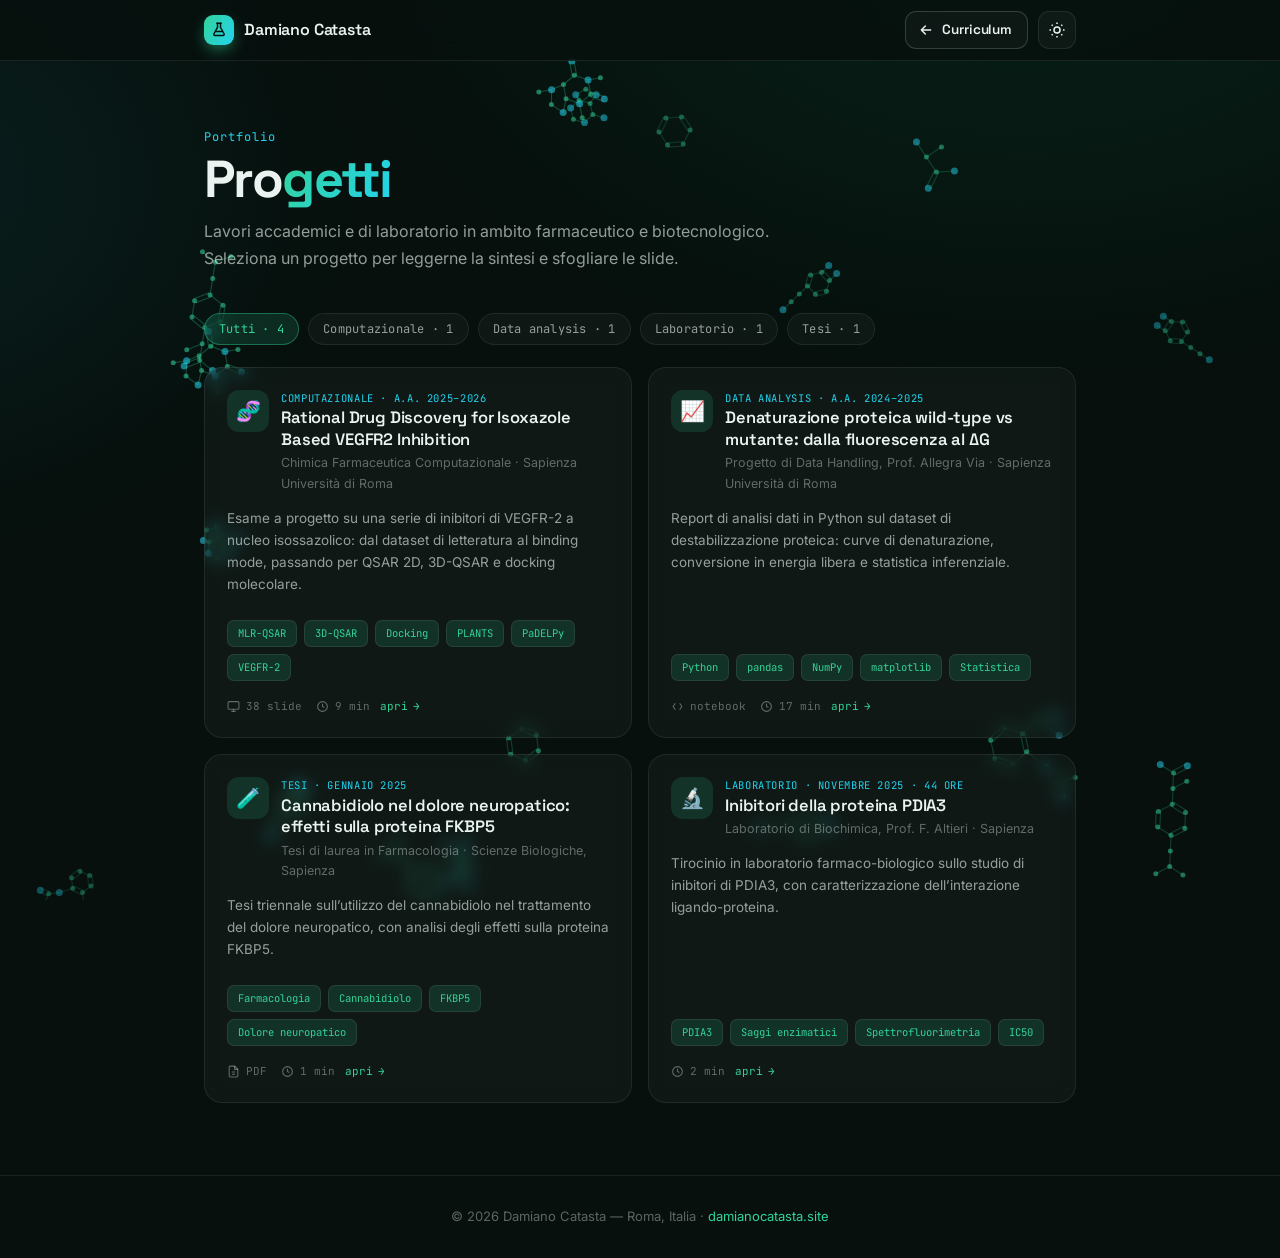
==== commit 5ea1cf96: "Fixed theme button" ====
--- a/site/projects.html
+++ b/site/projects.html
@@ -14,8 +14,8 @@
 <canvas id="bg-canvas"></canvas>
 
 <nav>
-  <div class="nav-in">
-    <a href="index.html" class="brand"><span class="logo" aria-hidden="true"><svg viewBox="0 0 24 24" fill="none" stroke="#04130d" stroke-width="2" stroke-linecap="round" stroke-linejoin="round"><path d="M9 3h6"/><path d="M10 3v5.5L5.3 17a1.5 1.5 0 0 0 1.3 2.3h10.8a1.5 1.5 0 0 0 1.3-2.3L14 8.5V3"/><path d="M7.5 14h9"/></svg></span> Damiano Catasta</a>
+  <div class="nav-in nav-compact">
+    <a href="index.html" class="brand"><span class="logo" aria-hidden="true"><svg viewBox="0 0 24 24" fill="none" stroke="#04130d" stroke-width="2" stroke-linecap="round" stroke-linejoin="round"><path d="M9 3h6"/><path d="M10 3v5.5L5.3 17a1.5 1.5 0 0 0 1.3 2.3h10.8a1.5 1.5 0 0 0 1.3-2.3L14 8.5V3"/><path d="M7.5 14h9"/></svg></span> <span class="brand-name">Damiano Catasta</span></a>
     <div style="display:flex; gap:10px; align-items:center;">
       <a class="nav-back" href="index.html">
         <svg width="16" height="16" viewBox="0 0 24 24" fill="none" stroke="currentColor" stroke-width="2.2" stroke-linecap="round" stroke-linejoin="round" aria-hidden="true"><path d="M19 12H5M11 18l-6-6 6-6"/></svg>
--- a/site/assets/site.css
+++ b/site/assets/site.css
@@ -148,6 +148,13 @@
   .nav-back svg { width: 16px; height: 16px; transition: transform 0.2s; }
   .nav-back:hover svg { transform: translateX(-3px); }
 
+  /* Nella barra della pagina progetti il pulsante "Curriculum" occupa la
+     destra: su schermi stretti il nome accanto al logo lascia il posto, o il
+     tasto del tema finisce tagliato. Il logo resta e porta al curriculum. */
+  @media (max-width: 560px) {
+    .nav-compact .brand-name { display: none; }
+  }
+
   .theme-btn {
     width: 38px; height: 38px; border-radius: 11px;
     border: 1px solid var(--border); background: var(--surface);
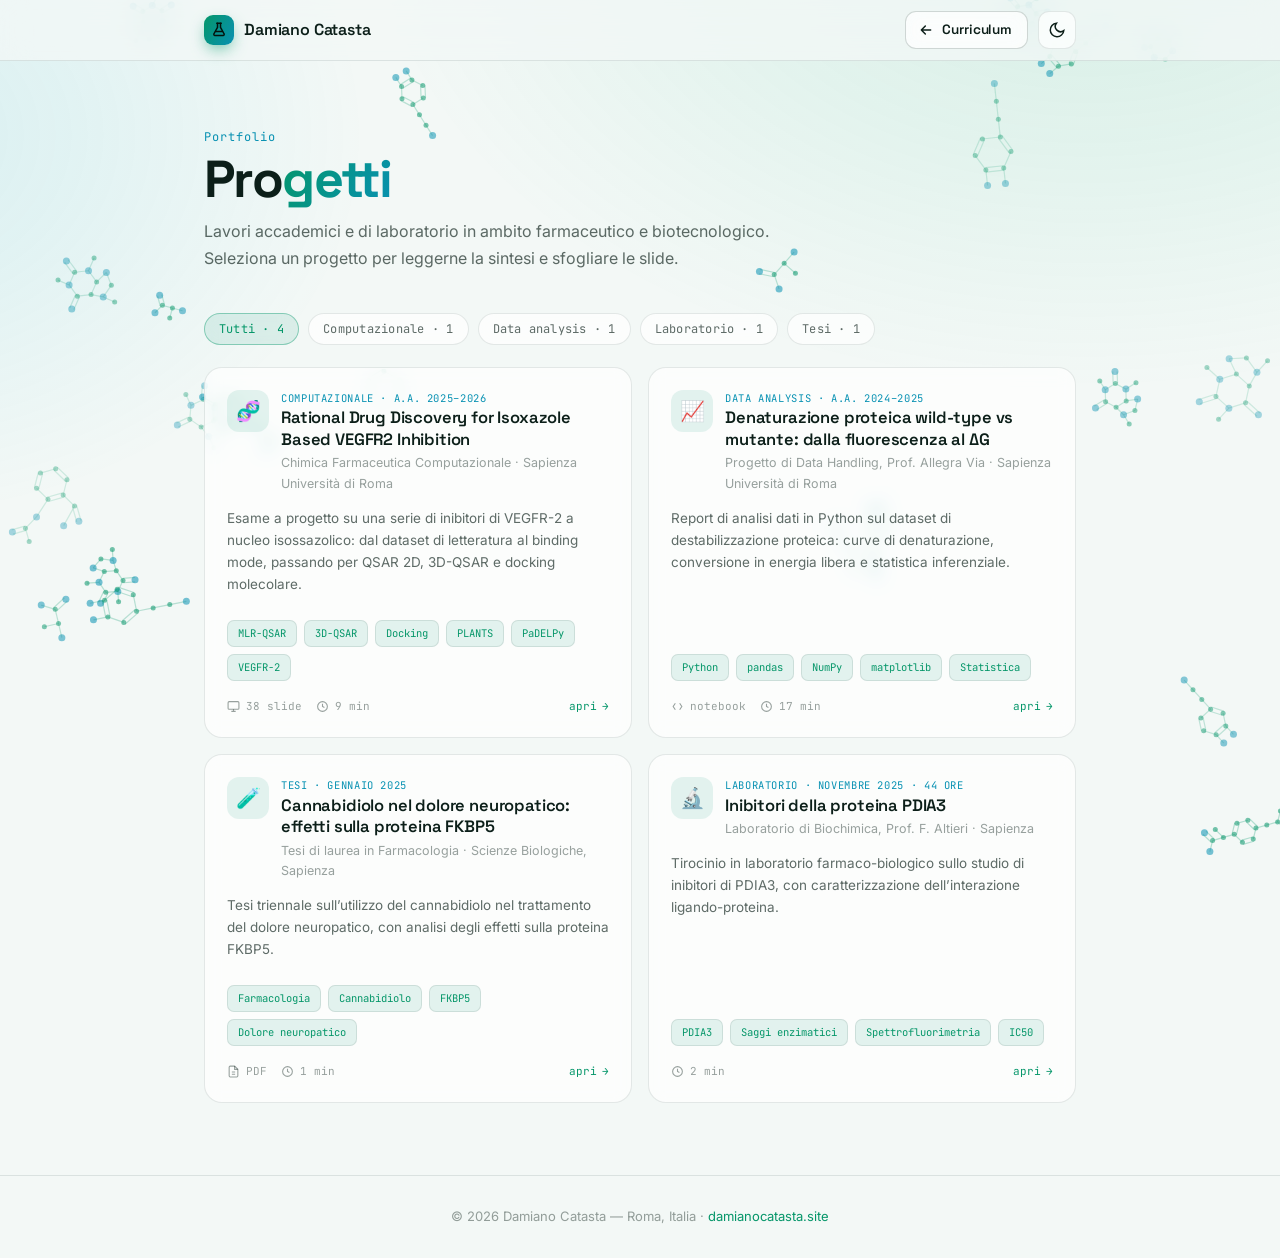
==== commit cc56a9ae: "Correzioni: 404, tema, accessibilità, cache, schermo intero - nginx: gli indirizzi inesistenti rispo" ====
--- a/site/projects.html
+++ b/site/projects.html
@@ -3,12 +3,29 @@
 <head>
 <meta charset="UTF-8">
 <meta name="viewport" content="width=device-width, initial-scale=1.0">
+<script>
+/* Tema scelto prima del primo disegno, per non far lampeggiare quello
+   sbagliato: quello salvato, altrimenti la preferenza di sistema. La classe
+   js dice al CSS che le animazioni di comparsa avranno chi le fa partire. */
+(function () {
+  var d = document.documentElement, t = null;
+  try { t = localStorage.getItem('theme'); } catch (e) {}
+  if (t !== 'light' && t !== 'dark') {
+    t = window.matchMedia && matchMedia('(prefers-color-scheme: light)').matches ? 'light' : 'dark';
+  }
+  d.setAttribute('data-theme', t);
+  d.classList.add('js');
+})();
+</script>
+<link rel="icon" href="favicon.svg" type="image/svg+xml">
+<script defer src="https://umami.damianocatasta.site/script.js" data-website-id="8b2c01db-5489-41b5-b83a-cebe97d1e59a"></script>
+<script defer src="https://umami.damianocatasta.site/recorder.js" data-website-id="8b2c01db-5489-41b5-b83a-cebe97d1e59a"></script>
 <title>Progetti - Damiano Catasta</title>
 <meta name="description" content="Progetti di Damiano Catasta in ambito farmaceutico e biotecnologico: chimica farmaceutica computazionale, QSAR e docking molecolare, esperienze di laboratorio e tesi di laurea.">
 <link rel="preconnect" href="https://fonts.googleapis.com">
 <link rel="preconnect" href="https://fonts.gstatic.com" crossorigin>
 <link href="https://fonts.googleapis.com/css2?family=Space+Grotesk:wght@400;500;600;700&family=Inter:wght@300;400;500;600&family=JetBrains+Mono:wght@400;500&display=swap" rel="stylesheet">
-<link rel="stylesheet" href="assets/site.css?v=20260822">
+<link rel="stylesheet" href="assets/site.css?v=20261114">
 </head>
 <body>
 <canvas id="bg-canvas"></canvas>
@@ -49,9 +66,9 @@
   © 2026 Damiano Catasta — Roma, Italia · <a href="https://damianocatasta.site" target="_blank" rel="noopener">damianocatasta.site</a>
 </footer>
 
-<script src="assets/site.js?v=20260822" defer></script>
-<script src="assets/bg.js?v=20260822" defer></script>
-<script src="assets/notebook.js?v=20260822" defer></script>
-<script src="assets/projects.js?v=20260822" defer></script>
+<script src="assets/site.js?v=20261114" defer></script>
+<script src="assets/bg.js?v=20261114" defer></script>
+<script src="assets/notebook.js?v=20261114" defer></script>
+<script src="assets/projects.js?v=20261114" defer></script>
 </body>
 </html>
--- a/site/assets/site.css
+++ b/site/assets/site.css
@@ -299,8 +299,21 @@
     font-family: 'JetBrains Mono', monospace; font-size: 11px; color: var(--secondary);
     white-space: nowrap; padding-top: 3px; flex-shrink: 0;
   }
-  .tl-body { max-height: 0; overflow: hidden; opacity: 0; transition: max-height 0.4s ease, opacity 0.3s, margin 0.3s; }
-  .tl.open .tl-body { max-height: 460px; opacity: 1; margin-top: 12px; }
+  /* Il corpo si chiude solo a schermo e solo se lo script e' partito (classe
+     .js su <html>, messa da <head>). Senza script o in stampa resta aperto:
+     prima, in quei due casi, il testo non si poteva leggere in nessun modo.
+     visibility toglie il testo chiuso anche ai lettori di schermo. */
+  .tl-body { margin-top: 12px; }
+  @media screen {
+    .js .tl-body {
+      max-height: 0; overflow: hidden; opacity: 0; margin-top: 0; visibility: hidden;
+      transition: max-height 0.4s ease, opacity 0.3s, margin 0.3s, visibility 0s 0.4s;
+    }
+    .js .tl.open .tl-body {
+      max-height: 460px; opacity: 1; margin-top: 12px; visibility: visible;
+      transition: max-height 0.4s ease, opacity 0.3s, margin 0.3s, visibility 0s;
+    }
+  }
   .tl-desc { font-size: 14px; line-height: 1.7; color: var(--muted); }
   .tags { display: flex; flex-wrap: wrap; gap: 7px; margin-top: 12px; }
   .tag {
@@ -309,10 +322,21 @@
     color: var(--primary); border: 1px solid var(--border);
   }
   .tag.cy { background: var(--secondary-soft); color: var(--secondary); }
+  /* Indicatore di espansione: a destra e nel colore d'accento, cosi' si capisce
+     che la scheda si apre. In grigio come prima passava inosservato. */
   .tl-expand {
-    font-family: 'JetBrains Mono', monospace; font-size: 11px; color: var(--faint);
-    margin-top: 10px; display: inline-flex; align-items: center; gap: 5px;
-  }
+    font-family: 'JetBrains Mono', monospace; font-size: 11px;
+    color: var(--primary); opacity: 0.82;
+    margin-top: 10px; display: flex; justify-content: flex-end; align-items: center; gap: 5px;
+    transition: opacity 0.2s;
+    /* e' un <button>: raggiungibile da tastiera, senza l'aspetto di default */
+    margin-left: auto; padding: 0; border: 0; background: none; cursor: pointer;
+  }
+  .tl-expand:focus-visible {
+    outline: 2px solid var(--primary); outline-offset: 5px; border-radius: 6px; opacity: 1;
+  }
+  html:not(.js) .tl-expand { display: none; }
+  .tl:hover .tl-expand { opacity: 1; }
   .tl-expand .ar { transition: transform 0.3s; }
   .tl.open .tl-expand .ar { transform: rotate(90deg); }
 
@@ -338,7 +362,7 @@
 
   /* Subhead comprimibile (accordion) */
   .subhead.acc { cursor: pointer; user-select: none; margin: 30px 0 14px; transition: color 0.2s; }
-  .subhead.acc.collapsed { margin-bottom: 0; }
+  @media screen { .js .subhead.acc.collapsed { margin-bottom: 0; } }
   .subhead.acc:hover { color: var(--primary); }
   .subhead.acc:hover .acc-ic { transform: scale(1.12); }
   .subhead.acc::before { display: none; }
@@ -356,7 +380,8 @@
   .subhead.acc.collapsed .acc-ic::after,
   .subhead.acc.closing .acc-ic::after { opacity: 1; transform: rotate(0deg) scaleY(1); }
   .subhead.acc:focus-visible { outline: none; color: var(--primary); }
-  .subhead.acc.collapsed + .acc-panel { display: none; }
+  /* come la timeline: nascosto solo a schermo e solo con lo script attivo */
+  @media screen { .js .subhead.acc.collapsed + .acc-panel { display: none; } }
 
   /* apertura: le card entrano una dopo l'altra */
   .acc-panel > * { animation: accItem 0.45s cubic-bezier(0.2, 1.25, 0.4, 1) backwards; }
@@ -440,8 +465,12 @@
   footer a { color: var(--primary); text-decoration: none; }
 
   /* Reveal animation */
-  .reveal { opacity: 0; transform: translateY(22px); transition: opacity 0.7s ease, transform 0.7s ease; }
-  .reveal.in { opacity: 1; transform: none; }
+  /* Invisibile in partenza solo se c'e' lo script che poi lo mostra: senza
+     .js (script assente o bloccato) e in stampa il contenuto resta visibile. */
+  @media screen {
+    .js .reveal { opacity: 0; transform: translateY(22px); transition: opacity 0.7s ease, transform 0.7s ease; }
+    .js .reveal.in { opacity: 1; transform: none; }
+  }
 
   /* Responsive */
   /* larghezze intermedie: la nav con 6 voci starebbe stretta e il brand andrebbe a capo */
@@ -460,8 +489,10 @@
     .nav-links.open {
       display: flex; flex-direction: column; position: absolute; top: 60px; left: 0; right: 0;
       background: var(--surface-solid); border-bottom: 1px solid var(--border);
-      padding: 18px 24px; gap: 18px;
+      padding: 8px 24px; gap: 0; align-items: stretch; text-align: center;
     }
+    /* la riga intera e' il bersaglio: prima era alta quanto il testo, 15 px */
+    .nav-links.open a { display: block; padding: 11px 0; font-size: 14px; }
     .nav-toggle {
       display: grid; place-items: center; width: 38px; height: 38px; border-radius: 11px;
       border: 1px solid var(--border); background: var(--surface); color: var(--text); cursor: pointer;
@@ -475,7 +506,7 @@
 
   @media (prefers-reduced-motion: reduce) {
     *, *::before, *::after { animation: none !important; scroll-behavior: auto; }
-    .reveal { opacity: 1; transform: none; }
+    .js .reveal { opacity: 1; transform: none; }
     /* niente movimento, ma apertura e chiusura restano percepibili in dissolvenza */
     .acc-panel > * { animation: accFade 0.3s ease backwards !important; }
     .acc-panel.closing > * { animation: accFadeOut 0.22s ease forwards !important; }
@@ -525,7 +556,7 @@
   position: relative; display: flex; flex-direction: column; gap: 12px;
   text-align: left; cursor: pointer; width: 100%;
   background: var(--surface); border: 1px solid var(--border); border-radius: 18px;
-  padding: 22px; color: var(--text); font: inherit;
+  padding: 22px; color: var(--text); font: inherit; text-decoration: none;
   backdrop-filter: blur(8px); -webkit-backdrop-filter: blur(8px);
   transition: border-color 0.25s, transform 0.2s, box-shadow 0.25s;
 }
@@ -587,6 +618,8 @@
   font-family: 'Space Grotesk', sans-serif; font-weight: 600;
   font-size: clamp(22px, 3.6vw, 32px); line-height: 1.15; letter-spacing: -0.02em;
 }
+/* riceve il focus da script all'apertura: l'anello non serve */
+.detail h2:focus { outline: none; }
 .detail-meta {
   display: flex; flex-wrap: wrap; gap: 8px 18px; margin-top: 12px;
   font-size: 13px; color: var(--muted);
@@ -629,6 +662,60 @@
 }
 .stage:fullscreen { border-radius: 0; border: 0; aspect-ratio: auto; background: #000; }
 .stage:fullscreen img { background: #000; }
+
+/* Schermo intero senza l'API del browser: lo stage copre la finestra. E' lo
+   strato che c'e' sempre; dove il browser concede lo schermo intero vero si
+   somma a questo. .wrap ha un suo z-index, quindi va alzato lui sopra la
+   barra di navigazione: lo z-index dello stage da solo non basterebbe. */
+html.viewer-full { overflow: hidden; }
+html.viewer-full .wrap { z-index: 200; }
+.stage.full {
+  position: fixed; inset: 0; z-index: 300;
+  width: 100vw; height: 100vh; height: 100dvh;
+  border-radius: 0; border: 0; aspect-ratio: auto; background: #000; box-shadow: none;
+}
+.stage.full img { background: #000; }
+
+.vclose, .vfull-count { display: none; }
+.stage.full .vclose {
+  display: grid; place-items: center; position: absolute; top: 14px; right: 14px;
+  width: 42px; height: 42px; border-radius: 50%; cursor: pointer;
+  border: 1px solid rgba(255,255,255,0.28); color: #fff;
+  background: rgba(0,0,0,0.55);
+  backdrop-filter: blur(10px); -webkit-backdrop-filter: blur(10px);
+  transition: background 0.2s;
+}
+.stage.full .vclose:hover { background: rgba(0,0,0,0.8); }
+.vclose svg { width: 18px; height: 18px; }
+.stage.full .vfull-count {
+  display: block; position: absolute; left: 50%; bottom: 14px; transform: translateX(-50%);
+  font-family: 'JetBrains Mono', monospace; font-size: 12px; color: #fff;
+  padding: 5px 12px; border-radius: 100px; background: rgba(0,0,0,0.55);
+  pointer-events: none;
+}
+/* sul nero i comandi restano leggibili in entrambi i temi */
+.stage.full .vnav {
+  color: #fff; background: rgba(0,0,0,0.55); border-color: rgba(255,255,255,0.28);
+}
+
+/* Telefono in verticale: una slide 16:9 occuperebbe un quarto dello schermo.
+   La si ruota di 90 gradi, cosi' il lato lungo della slide segue quello dello
+   schermo; girando il telefono la regola smette di valere e torna dritta.
+   I comandi seguono la slide: "precedente" in alto, "successiva" in basso. */
+@media (orientation: portrait) and (max-width: 720px) {
+  .stage.full img {
+    inset: auto; top: 50%; left: 50%;
+    width: 100vh; width: 100dvh; height: 100vw;
+    transform: translate(-50%, -50%) rotate(90deg);
+  }
+  .stage.full .vnav.prev {
+    left: 50%; right: auto; top: 14px; bottom: auto; transform: translateX(-50%) rotate(90deg);
+  }
+  .stage.full .vnav.next {
+    left: 50%; right: auto; top: auto; bottom: 14px; transform: translateX(-50%) rotate(90deg);
+  }
+  .stage.full .vfull-count { left: 14px; top: 20px; bottom: auto; transform: none; }
+}
 
 .vnav {
   position: absolute; top: 50%; transform: translateY(-50%);
@@ -667,6 +754,7 @@
 }
 .vbtn:hover { color: var(--text); border-color: var(--border-strong); transform: translateY(-1px); }
 .vbtn svg { width: 14px; height: 14px; }
+.vbtn[hidden] { display: none; }
 
 .thumbs {
   display: flex; gap: 9px; overflow-x: auto; padding: 16px 2px 6px;
@@ -840,3 +928,33 @@
   .nb-md h2 { font-size: 21px; }
   .nb-code { font-size: 11.5px; }
 }
+
+
+/* ══════════════════ STAMPA ══════════════════ */
+
+/* Carta bianca qualunque sia il tema, niente sfondi animati ne' barre fisse.
+   Timeline e competenze sono gia' aperte: le regole che le chiudono valgono
+   solo a schermo. */
+@media print {
+  :root[data-theme] {
+    --bg: #fff; --bg-grad: none; --surface: #fff; --surface-solid: #fff;
+    --border: #cfd8d4; --border-strong: #9fb0a9;
+    --text: #000; --muted: #2c3a35; --faint: #4d5c56;
+    --primary: #047857; --secondary: #0e7490;
+    --primary-soft: #eaf6f1; --secondary-soft: #e8f5f8;
+    --shadow: none; --grad: linear-gradient(120deg, #047857, #0e7490);
+  }
+  nav, #bg-canvas, body::before, .cta-row, .tl-expand, .acc-ic,
+  .filters, .back, .vnav, .vbar, .thumbs, .nb-toolbar, .vclose, .vfull-count { display: none !important; }
+  * { backdrop-filter: none !important; -webkit-backdrop-filter: none !important; box-shadow: none !important; }
+  /* il testo a gradiente e' uno sfondo ritagliato: senza "grafica di sfondo"
+     in stampa sparirebbe */
+  .grad { background: none !important; -webkit-text-fill-color: currentColor !important; color: var(--primary); }
+  .hero { padding: 0 0 24px; }
+  .page-head { padding: 0 0 8px; }
+  section { padding: 16px 0; }
+  .sec-head { margin-bottom: 16px; }
+  .tl, .skill, .lang, .ccard, .about-card, .proj-card, .nb-cell, .nb-fig { break-inside: avoid; }
+  .sec-head, .subhead { break-after: avoid; }
+  footer { margin-top: 16px; padding: 14px 0; }
+}
